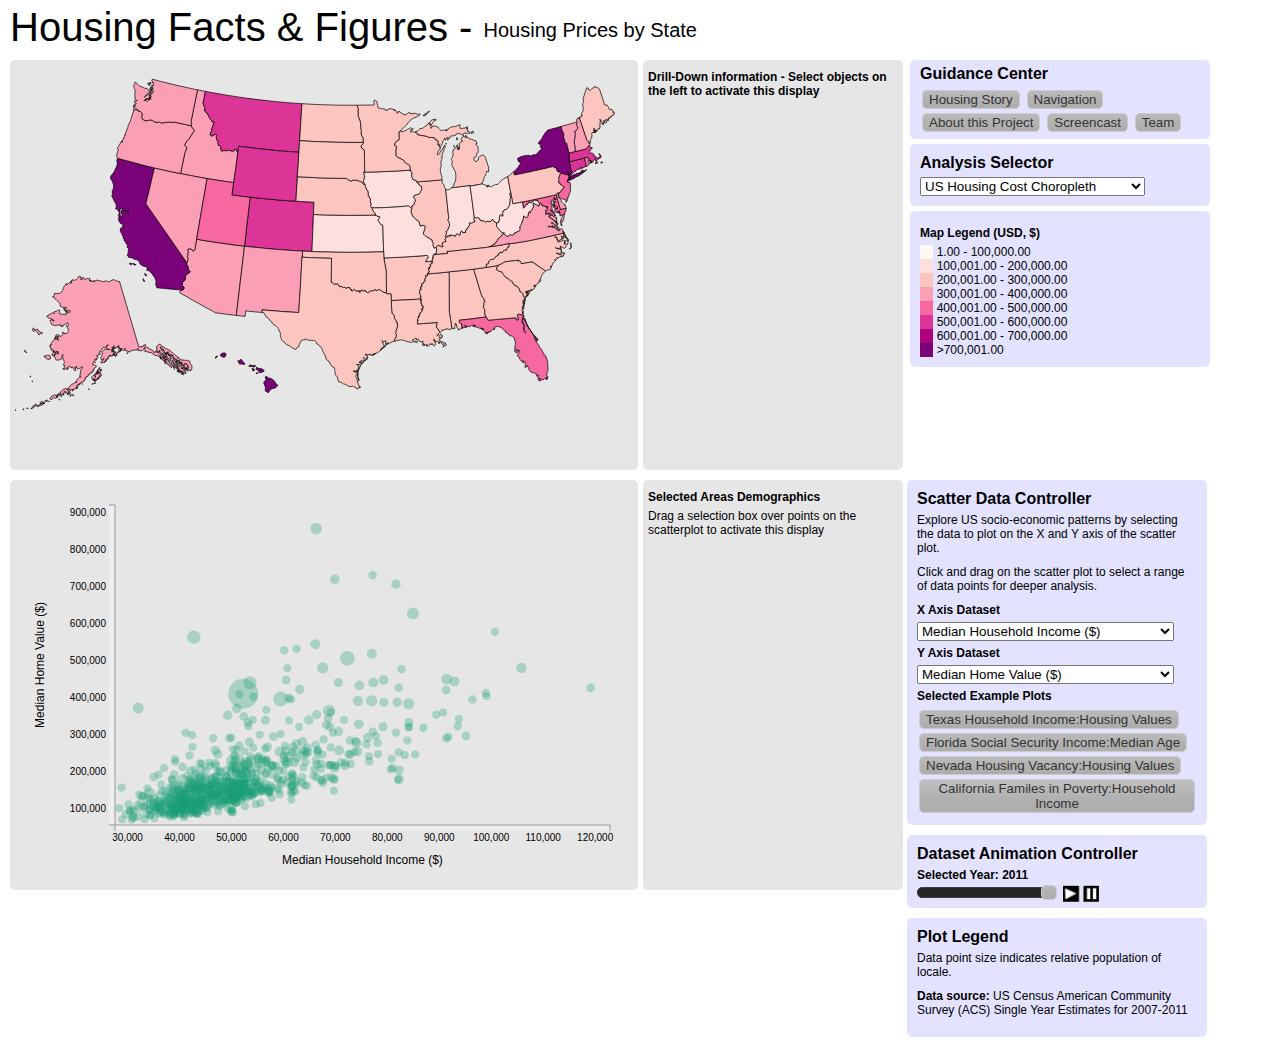
==== Project3/index.html @ 35b54105 "Deleting TODO, added scatter storytelling, modified scatter pie chart sizing and labels." ====
<!DOCTYPE html>
<html>
<head>
    <meta charset=utf-8 />
    <title>Project 3</title>
    <link rel="stylesheet" type="text/css" href="css/vader/jquery-ui-1.10.2.custom.css"/>
    <link rel="stylesheet" type="text/css" href="css/introjs.css"/>
    <link rel="stylesheet" type="text/css" href="css/styles.css"/>

    <script src="js/jquery-1.9.1.js"></script>
    <script src="js/jquery-ui-1.10.2.custom.js"></script>

    <script src="js/d3.v3.min.js"></script>
    <script src="js/colorbrewer.js"></script>
    <script src="js/queue.v1.min.js"></script>
    <script src="js/topojson.v0.min.js"></script>
    <script src="js/intro.js"></script>

    <script src="js/defines.js"></script>

</head>
<body>
<div id="pageWrapper">
	<div id="headDiv">
		<header>
			<h1
                data-intro='Project Main Title'
                data-step='1'>
                Housing Facts & Figures -
                <span id="mainMapTitle"
                      data-intro='Project Sub Title'
                      data-step='2'>Housing Prices by State
                </span>
            </h1>
		</header>
    </div>
    <div id="mainMap" class="roundedFrame"
         data-intro=''
         data-step='10'>
     </div>
    <div id="miniMapWrapper" class="roundedFrame"
            data-intro=''
            data-step='11'>
        <h4><span id="miniMapTitle">Drill-Down information - Select objects on the left to activate this display</span></h4>
        <div id="miniMap">
            <div class="miniMapDiv">
                <span id="miniMap1Title" class="miniMapTitle"></span><br>
                <span id="miniMap1"></span>
            </div>
            <div class="miniMapDiv">
                <span id="miniMap2Title" class="miniMapTitle"></span><br>
                <span id="miniMap2"></span>
            </div>
            <div class="miniMapDiv">
                <span id="miniMap3Title" class="miniMapTitle"></span><br>
                <span id="miniMap3"></span>
            </div>
            <div class="miniMapDiv">
                <span id="miniMap4Title" class="miniMapTitle"></span><br>
                <span id="miniMap4"></span>
            </div>
            <div class="miniMapDiv">
                <span id="animationTitle" class="animationTitle"></span><br>
                <span id="animationDetails"></span>
            </div>
        </div>
    </div>

    <div id="controlsWrapper">
        <div id="toolbar" class="roundedFrame">
            <h3>Guidance Center</h3>
            <button type="button"
                    class="ui-state-default ui-corner-all guide-btn"
                    id = "housingStoryBtn"
                    onclick="javascript:startHousingStory();"
                    data-intro='Animation Story for this view'
                    data-step='7'>Housing Story</button>
            <button type="button"
                    class="ui-state-default ui-corner-all guide-btn"
                    id = "navigationBtn"
                    onclick="javascript:showNavigation();"
                    data-intro='What you clicked to view the navigation details for this project :-)'
                    data-step='6'>Navigation</button>
            <button type="button"
                    class="ui-state-default ui-corner-all guide-btn"
                    onclick="javascript:showProjectDescription();"
                    data-intro='Project Description that outlines all the main maps and interactivity'
                    data-step='4'>About this Project</button>
            <button type="button"
                    class="ui-state-default ui-corner-all guide-btn"
                    onclick="javascript:showProjectScreencast();"
                    data-intro='Project Screencast'
                    data-step='5'>Screencast</button>
            <button type="button"
                    class="ui-state-default ui-corner-all guide-btn"
                    onclick="javascript:showAbout();"
                    data-intro='Details of the team that brought you this UBER COOL Project'
                    data-step='3'>Team</button>

        </div>
    	<div id="mapSelector" class="roundedFrame">
        <h3 data-intro='The Analysis selector that is a dropdown for all visualizations in this project.' data-step='8'>Analysis Selector</h3>
        <select id="mapSelection">
            <option value ="choropleth" selected>US Housing Cost Choropleth</option>
            <option value ="showreel">Housing Prices Trends Show Reel</option>
        </select>
        </div>
        <div id="mapControls" class="roundedFrame">
            <h3>Map Variables Selector</h3>
            <div id="mapVariablesSelector">
            </div>
        </div>
		<div id="mainMapDetails" class="roundedFrame"></div>
		<div id="mainMapLegend"
             class="roundedFrame"
             data-intro='The map legend for the US Housing Cost Choropleth visualization.'
             data-step='9'></div>
    </div>
    <div id="animationPausedMsg">ANIMATION PAUSED...</div>
    <div id="scatterplotMapDiv">
        <div id="mainScatterplotMap"
             class="roundedFrame"
             data-intro=''
             data-step='12'
             data-position='top'></div>
        <div id="miniScatterplotMapWrapper" class="roundedFrame">
            <h4>Selected Areas Demographics</h4>
            <p id="miniScatterplotMapTitle">Drag a selection box over points on the scatterplot to activate this display</p>
            <div id="miniScatterplotMap">
                <div class="miniMapDiv">
                    <span id="miniScatterplotMap1Title" class="miniMapTitle"></span><br>
                    <span id="miniScatterplotMap1"></span></div>
                <div class="miniMapDiv">
                    <span id="miniScatterplotMap2Title" class="miniMapTitle"></span><br>
                    <span id="miniScatterplotMap2"></span></div>
                <div class="miniMapDiv">
                    <span id="miniScatterplotMap3Title" class="miniMapTitle"></span><br>
                    <span id="miniScatterplotMap3"></span></div>
                <div class="miniMapDiv">
                    <span id="miniScatterplotMap4Title" class="miniMapTitle"></span><br>
                    <span id="miniScatterplotMap4"></span></div>
            </div>
        </div>
        <div id="controlsScatterplotWrapper">
            <div id="mapControlsForScatterplot" class="roundedFrame">
                <h3>Scatter Data Controller</h3>
                <div id="scatterMapControls" >
                    <p>Explore US socio-economic patterns by selecting the data to plot on the X and Y axis of the scatter plot.</p>
                <p>Click and drag on the scatter plot to select a range of data points for deeper analysis.</p>
                <h4>X Axis Dataset</h4>
                <span id="xAxisSelectSpan"></span>
                <h4>Y Axis Dataset</h4>
                <span id="yAxisSelectSpan"></span>
                    <br />
                <h4>Selected Example Plots</h4>
                    <button type="button"
                            class="ui-state-default ui-corner-all guide-btn"
                            id = "scatterExample01"
                            onclick="scatterExample('Texas', 'medianHouseInc', 'medianHomeVal');">
                            Texas Household Income:Housing Values</button>
                    <button type="button"
                            class="ui-state-default ui-corner-all guide-btn"
                            id = "scatterExample02"
                            onclick="scatterExample('Florida', 'houseSocSecPct', 'medianAge');">
                        Florida Social Security Income:Median Age</button>
                    <button type="button"
                            class="ui-state-default ui-corner-all guide-btn"
                            id = "scatterExample03"
                            onclick="scatterExample('Nevada', 'ownerVacPct', 'medianHomeVal');">
                        Nevada Housing Vacancy:Housing Values</button>
                    <button type="button"
                            class="ui-state-default ui-corner-all guide-btn"
                            id = "scatterExample04"
                            onclick="scatterExample('California', 'povFamAllPct', 'medianHouseInc');">
                        California Familes in Poverty:Household Income</button>
                </div>
            </div>

        <div id="animationControlsForScatterplot" class="roundedFrame">
            <h3>Dataset Animation Controller</h3>
            <h4 id="sliderValue">Selected Year: <span id="year">2011</span></h4>
            <div id="slider" class="sliderDiv"></div>
            <div id="scatterAnimation">
                <img class="controlBtn" src="images/play.png" onclick="javascript:startScatterAnimation();"/>
                <img class="controlBtn" src="images/pause.png" onclick="javascript:stopScatterAnimation();"/>
            </div>
        </div>

        <div id="mainScatterplotMapLegend" class="roundedFrame"></div>

        </div>
    </div>
</div>
<div id="mainMapHTML" class="docHTML"></div>
<div id="miniMapHTML" class="docHTML"></div>
<div id="mainScatterplotMapHTML" class="docHTML"></div>
<div id="miniScatterplotMapHTML" class="docHTML"></div>
<div id="dialog-about" title="About">
    <p>This UBER COOL project was brought to you by:</p>
    <p>
        <em>Bharathi Balasubramanyam</em> & <em>Brian Sullivan</em>
    </p>
</div>
<div id="dialog-description" title="Project Description">
    <p>
    <div class="projectDescMapTitle">The US Housing Cost Choropleth</div><br>
    This visualization shows the general trends in housing prices
    (average listing price in USD ($)) across the US.<br>
    Interactivity in this map includes the following:<br><br>
    ⇒	Mousing over any state displays a tooltip.<br>
    ⇒	Clicking any state highlights the clicked state.<br>
    ⇒	Double-clicking any state zooms in to show the county level details.<br>
    ⇒	Double-clicking again zooms out to show the states map again.<br>
    ⇒	Clicking any county highlights the clicked county.<br>
    ⇒	Clicking any county outside the state, selects the new state.<br>
    ⇒	Mousing over any county also displays a tooltip.<br>
    ⇒	Mini maps are displayed based on clicked state or county.<br><br><br>

    <div class="projectDescMapTitle">The Socio-Economics Factors Scatterplot</div><br>
    This visualization encourages the exploration of US socio-economic patterns by providing the ability to choose the data to plotted on the X and Y axis of the scatter plot.<br>
    Interactivity in this map includes the following:<br><br>
    ⇒	X and Y axes can each be assigned 20 datasets via the dropdown.<br>
    ⇒	Dragging a rectangular selection box brushes data points.<br>
    ⇒	Mini charts are displayed based on the brushed data points.<br>
    ⇒	Brushed selections are draggable to new locations.<br>
    ⇒	Brushed selections stay selected when new data are plotted.<br><br><br>

    <div class="projectDescMapTitle">The Housing Prices Trends Show Reel</div><br>
    This visualization shows an animated trend in housing prices across the 4 regions (Northeast, South, West, Midwest).
    The first selection shows the trend for Single Family Homes and the second for Condos and the last shows the difference between Single Family Homes and Condos.<br>
    Interactivity in this map includes the following:<br><br>
    ⇒	Clicking the "Pause" button pauses the animation<br>
    ⇒	In the paused state, one can mouseover the charts to view toolitips.<br>
    ⇒	Also allows the perusal of the story details at owe's own pace.<br>
    ⇒	Subsequently clicking the "Resume" button allows the animation to continue.<br><br>
    </p>
</div>
<div  id="dialog-screencast" title="Project Screencast">
    <iframe autoplay="false" width="420" height="315" id="screencastVideo"></iframe>
</div>
<div id="housing-story-intro" title="The Housing Story">
    <p>
        After analyzing all data present in the The US Housing Cost Choropleth and The Socio-Economics Factors Scatterplot,
        we decided that the state with the most interesting data was <b>New York</b>.<br><br>Let's begin...
    </p>
</div>
<div id="loading-mask" title="Loading Visualizations">
    <p>
        Please wait while data load...
    </p>
</div>
</body>
</html>
---- Project3/css/introjs.css ----
.introjs-overlay {
  position: absolute;
  z-index: 999999;
  background-color: #000;
  opacity: 0;
  -webkit-transition: all 0.3s ease-out;
     -moz-transition: all 0.3s ease-out;
      -ms-transition: all 0.3s ease-out;
       -o-transition: all 0.3s ease-out;
          transition: all 0.3s ease-out;
}

.introjs-showElement {
  z-index: 9999999;
}

.introjs-relativePosition {
  position: relative;
}

.introjs-helperLayer {
  position: absolute;
  z-index: 9999998;
  background-color: rgba(255,255,255,.9);
  border: 1px solid rgba(0,0,0,.5);
  border-radius: 4px;
  box-shadow: 0 2px 15px rgba(0,0,0,.4);
  -webkit-transition: all 0.3s ease-out;
     -moz-transition: all 0.3s ease-out;
      -ms-transition: all 0.3s ease-out;
       -o-transition: all 0.3s ease-out;
          transition: all 0.3s ease-out;
}

.introjs-helperNumberLayer {
  position: absolute;
  top: -16px;
  left: -16px;
  z-index: 9999999999 !important;
  padding: 2px;
  font-family: Arial, verdana, tahoma;
  font-size: 13px;
  font-weight: bold;
  color: white;
  text-align: center;
  text-shadow: 1px 1px 1px rgba(0,0,0,.3);
  background: #ff3019; /* Old browsers */
  background: -webkit-linear-gradient(top, #ff3019 0%, #cf0404 100%); /* Chrome10+,Safari5.1+ */
  background: -webkit-gradient(linear, left top, left bottom, color-stop(0%, #ff3019), color-stop(100%, #cf0404)); /* Chrome,Safari4+ */
  background:    -moz-linear-gradient(top, #ff3019 0%, #cf0404 100%); /* FF3.6+ */
  background:     -ms-linear-gradient(top, #ff3019 0%, #cf0404 100%); /* IE10+ */
  background:      -o-linear-gradient(top, #ff3019 0%, #cf0404 100%); /* Opera 11.10+ */
  background:         linear-gradient(to bottom, #ff3019 0%, #cf0404 100%);  /* W3C */
  width: 20px;
  height:20px;
  line-height: 20px;
  border: 3px solid white;
  border-radius: 50%;
  filter: progid:DXImageTransform.Microsoft.gradient(startColorstr='#ff3019', endColorstr='#cf0404', GradientType=0); /* IE6-9 */ 
  filter: progid:DXImageTransform.Microsoft.Shadow(direction=135, strength=2, color=ff0000); /* IE10 text shadows */
  box-shadow: 0 2px 5px rgba(0,0,0,.4);
}

.introjs-arrow {
  border: 5px solid white;
  content:'';
  position: absolute;
}
.introjs-arrow.top {
  top: -10px;
  border-top-color:transparent;
  border-right-color:transparent;
  border-bottom-color:white;
  border-left-color:transparent;
}
.introjs-arrow.right {
  right: -10px;
  top: 10px;
  border-top-color:transparent;
  border-right-color:transparent;
  border-bottom-color:transparent;
  border-left-color:white;
}
.introjs-arrow.bottom {
  bottom: -10px;
  border-top-color:white;
  border-right-color:transparent;
  border-bottom-color:transparent;
  border-left-color:transparent;
}
.introjs-arrow.left {
  left: -10px;
  top: 10px;
  border-top-color:transparent;
  border-right-color:white;
  border-bottom-color:transparent;
  border-left-color:transparent;
}

.introjs-tooltip {
  position: absolute;
  padding: 10px;
  background-color: white;
  min-width: 200px;
  border-radius: 3px;
  box-shadow: 0 1px 10px rgba(0,0,0,.4);
  -webkit-transition: opacity 0.1s ease-out;
     -moz-transition: opacity 0.1s ease-out;
      -ms-transition: opacity 0.1s ease-out;
       -o-transition: opacity 0.1s ease-out;
          transition: opacity 0.1s ease-out;
}

.introjs-tooltipbuttons {
  text-align: right;
}

/* 
 Buttons style by http://nicolasgallagher.com/lab/css3-github-buttons/ 
 Changed by Afshin Mehrabani
*/
.introjs-button {
  position: relative;
  overflow: visible;
  display: inline-block;
  padding: 0.3em 0.8em;
  border: 1px solid #d4d4d4;
  margin: 0;
  text-decoration: none;
  text-shadow: 1px 1px 0 #fff;
  font: 11px/normal sans-serif;
  color: #333;
  white-space: nowrap;
  cursor: pointer;
  outline: none;
  background-color: #ececec;
  background-image: -webkit-gradient(linear, 0 0, 0 100%, from(#f4f4f4), to(#ececec));
  background-image: -moz-linear-gradient(#f4f4f4, #ececec);
  background-image: -o-linear-gradient(#f4f4f4, #ececec);
  background-image: linear-gradient(#f4f4f4, #ececec);
  -webkit-background-clip: padding;
  -moz-background-clip: padding;
  -o-background-clip: padding-box;
  /*background-clip: padding-box;*/ /* commented out due to Opera 11.10 bug */
  -webkit-border-radius: 0.2em;
  -moz-border-radius: 0.2em;
  border-radius: 0.2em;
  /* IE hacks */
  zoom: 1;
  *display: inline;
  margin-top: 10px;
}

.introjs-button:hover {
  border-color: #bcbcbc;
  text-decoration: none; 
  box-shadow: 0px 1px 1px #e3e3e3;
}

.introjs-button:focus,
.introjs-button:active {
  background-image: -webkit-gradient(linear, 0 0, 0 100%, from(#ececec), to(#f4f4f4));
  background-image: -moz-linear-gradient(#ececec, #f4f4f4);
  background-image: -o-linear-gradient(#ececec, #f4f4f4);
  background-image: linear-gradient(#ececec, #f4f4f4);
}

/* overrides extra padding on button elements in Firefox */
.introjs-button::-moz-focus-inner {
  padding: 0;
  border: 0;
}

.introjs-skipbutton {
  margin-right: 5px;
  color: #7a7a7a;
}

.introjs-prevbutton {
  -webkit-border-radius: 0.2em 0 0 0.2em;
  -moz-border-radius: 0.2em 0 0 0.2em;
  border-radius: 0.2em 0 0 0.2em;
  border-right: none;
}

.introjs-nextbutton {
  -webkit-border-radius: 0 0.2em 0.2em 0;
  -moz-border-radius: 0 0.2em 0.2em 0;
  border-radius: 0 0.2em 0.2em 0;
}
---- Project3/css/styles.css ----
@charset "utf-8";

html, body, div, span, h1, h2, h3, h4, h5, h6, p, blockquote, pre, a, ol, ul, li, form, table, caption, tr, th, td {
	margin: 0;
	padding: 0;
	border: 0;
	font-size: 100%;
	font: inherit;
	vertical-align: baseline; 
	}

body {
    font-family: Verdana, Arial, Helvetica, sans-serif;
}

h1 {
    font-family: "Helvetica Neue", Helvetica, Arial, sans-serif;
    font-size: 40px;
    font-weight: 200;
    text-align: left;
    margin-bottom: 5px;
}

h2 {
    font-family: "Helvetica Neue", Helvetica, Arial, sans-serif;
    font-size: 24px;
    font-weight: 200;
    text-align: left;
    margin-bottom: 5px;
}

h3 {
    font-family: "Helvetica Neue", Helvetica, Arial, sans-serif;
    font-size: 16px;
    text-align: left;
    font-weight: bold;
    margin-bottom: 5px;
}

h4 {
    font-size: 12px;
    text-align: left;
    font-weight: bold;
    margin-bottom: 5px;
    margin-top: 5px;
}

p {
    font-size: 12px;
    text-align: left;
    margin-bottom: 10px;
}

#mainMapTitle {
	font-family: "Helvetica Neue", Helvetica, Arial, sans-serif;
	font-size: 20px;
	font-weight: 200;
    text-align: left;
    vertical-align: middle;
}

#pageWrapper {
    position: relative;
	margin-left: auto;
	margin-right: auto;
	margin-top: 0px;
	margin-bottom: 0px;
}

#headDiv {
    position: absolute;
	top: 5px;
	left: 10px;
}

#mainMap {
    position: absolute;
	top: 60px;
	left: 10px;
	width: 618px;
	height: 400px;
    background-color: rgba(128, 128, 128 ,0.2);
}

#mainScatterplotMap {
    position: absolute;
	top: 480px;
	left: 10px;
	width: 618px;
	height: 400px;
    background-color: rgba(128, 128, 128 ,0.2);
}

#miniMapWrapper {
    position: absolute;
    top: 60px;
    left: 643px;
    width: 250px;
    height: 400px;
    background-color: rgba(128, 128, 128 ,0.2);
    overflow-x: hidden;
    overflow-y: auto;
}

#miniScatterplotMapWrapper {
    position: absolute;
    top: 480px;
    left: 643px;
    width: 250px;
    height: 400px;
    background-color: rgba(128, 128, 128 ,0.2);
    overflow: auto;
}

#miniMap {
    position: relative;
    width: 100%;
}

#miniScatterplotMap {
    position: relative;
    width: 100%;
    overflow: auto;
}

.miniMapDiv {
    position: relative;
}

#controlsWrapper {
    position: absolute;
    top: 60px;
    left: 910px;
    width: 280px;
}

#controlsScatterplotWrapper {
    position: absolute;
    top: 480px;
    left: 907px;
    width: 280px;
}

#mapSelector {
    position: relative;
    width: 100%;
    padding: 10px;
    display: block;
    margin-bottom: 5px;
}

#mapControls, #mapControlsForScatterplot, #animationControlsForScatterplot  {
    position: relative;
    width: 100%;
    padding: 10px;
    margin-bottom: 10px;
    display: none;
}

#scatterMapControls {
    position: relative;
    width: 100%;
    display: none;
}

#mapVariablesSelector, #mapVariablesSelectorForScatterplot {
    position: relative;
    width: 100%;
    display: none;
}

#mainMapDetails {
    position: relative;
    width: 100%;
    padding: 10px;
    margin-bottom: 5px;
    font-size: 100%;
    display: none;
}
	
#container {
    display: block;
    float: left;
    position: relative;
    right: 50%;
}

#mainMapColumn {
    float: right;
    width: 170px;
}

#mainMapLegend {
    position: relative;
    width: 100%;
    padding: 10px;
    display: block;
    margin-bottom: 5px;
    font-size:75%;
}

#mainScatterplotMapLegend {
    position: relative;
    width: 100%;
    padding: 10px;
    display: block;
    margin-bottom: 10px;
    font-size:75%;
}

#mainMapSVG {
    font-size: 10px;
}

#toolbar {
    position: relative;
    width: 100%;
    padding: 5px 10px 5px 10px;
    display: block;
    margin-bottom: 5px;
}

#animationPausedMsg {
    position: absolute;
	top: 480px;
	left: 10px;
    font-size: 300%;
}

.sliderDiv {
    width: 130px;
}

#scatterAnimation {
    position: absolute;
    top: 50px;
    left: 155px;
}

.guide-btn {
    margin: 2px;
}

.axisTitle {
    font-size: 12px;
}

.miniMapTitle {
    /*margin-left: 80px;*/
    position: relative;
    text-align: center;
    font-size:100%;
    font-weight: bold;
}

.animationTitle {
    font-size:120%;
    font-weight: bold;
}

.docHTML {
    position: absolute;
    top: 0px;
    left: 0px;
    display: none;
}

.popupDialogCls {
    font-size:80%;
    overflow:auto;
}

.projectDescMapTitle {
    text-align: center;
    font-weight: bold;
    font-variant: small-caps;
}

.roundedFrame {
    background-color: rgba(200,200,255,0.5);
    display: block;
    position: absolute;
    font-size: 10px;
    padding: 5px 5px;
    border-style: none;
	border-width: thin;
    -moz-border-radius-topleft: 5px;
    -moz-border-radius-topright:5px;
    -moz-border-radius-bottomleft:5px;
    -moz-border-radius-bottomright:5px;
    -webkit-border-top-left-radius:5px;
    -webkit-border-top-right-radius:5px;
    -webkit-border-bottom-left-radius:5px;
    -webkit-border-bottom-right-radius:5px;
    border-top-left-radius:5px;
    border-top-right-radius:5px;
    border-bottom-left-radius:5px;
    border-bottom-right-radius:5px;
}


.tooltip{
    background-color:#fafad2;
    position:absolute;
    font-family:Arial, Helvetica, sans-serif;
    font-size:12px;
    padding:5px 10px;
    border-style:none;
    -moz-border-radius-topleft: 5px;
    -moz-border-radius-topright:5px;
    -moz-border-radius-bottomleft:5px;
    -moz-border-radius-bottomright:5px;
    -webkit-border-top-left-radius:5px;
    -webkit-border-top-right-radius:5px;
    -webkit-border-bottom-left-radius:5px;
    -webkit-border-bottom-right-radius:5px;
    border-top-left-radius:5px;
    border-top-right-radius:5px;
    border-bottom-left-radius:5px;
    border-bottom-right-radius:5px;
    -moz-box-shadow: 2px 2px 4px rgba(96,96,96,0.6);
    -webkit-box-shadow: 2px 2px 4px  rgba(96,96,96,0.6);
    box-shadow: 2px 2px 4px  rgba(96,96,96,0.6);
}

.counties {
    fill: #9C9292;
}

.countiesNoData {
    fill: #000000;
}

.states_and_counties {
    fill: none;
    stroke: #FFFFFF;
    stroke-linejoin: round;
}

.states {
    fill: none;
    stroke: #000000;
    stroke-linejoin: round;
    stroke-width:1px;
}

.statesSelected {
    fill: orange;
}

.countySelected {
    fill: orange;
}

.slice text {
    font-size: 8pt;
}

.q0-counties { fill: #FFFFD9; }
.q1-counties { fill: #EDF8B1; }
.q2-counties { fill: #C7E9B4; }
.q3-counties { fill: #7FCDBB; }
.q4-counties { fill: #41B6C4; }
.q5-counties { fill: #1D91C0; }
.q6-counties { fill: #225EA8; }
.q7-counties { fill: #0C2C84; }

.q0-states { fill: #FFF7F3; }
.q1-states { fill: #FDE0DD; }
.q2-states { fill: #FCC5C0; }
.q3-states { fill: #FA9FB5; }
.q4-states { fill: #F768A1; }
.q5-states { fill: #DD3497; }
.q6-states { fill: #AE017E; }
.q7-states { fill: #7A0177; }

.counties0 { background-color: #FFFFD9; }
.counties1 { background-color: #EDF8B1; }
.counties2 { background-color: #C7E9B4; }
.counties3 { background-color: #7FCDBB; }
.counties4 { background-color: #41B6C4; }
.counties5 { background-color: #1D91C0; }
.counties6 { background-color: #225EA8; }
.counties7 { background-color: #0C2C84; }
.countiesNA { background-color: #000000; }

.states0 { background-color: #FFF7F3; }
.states1 { background-color: #FDE0DD; }
.states2 { background-color: #FCC5C0; }
.states3 { background-color: #FA9FB5; }
.states4 { background-color: #F768A1; }
.states5 { background-color: #DD3497; }
.states6 { background-color: #AE017E; }
.states7 { background-color: #7A0177; }

.animationHP0 { background-color: #CA0020; }
.animationHP1 { background-color: #F4A582; }
.animationHP2 { background-color: #92C5DE; }
.animationHP3 { background-color: #0571B0; }

.animationSFC0 { background-color: #CA0020; }
.animationSFC1 { background-color: #0571B0; }

.line {
  fill: none;
  stroke: #000;
  stroke-width: 2px;
}

circle {
    fill-opacity: .3;
    fill: #1B9E77;
}

circle.brushed {
    fill-opacity: .8;
    fill: #D95F02;
}


.extent {
    fill: #000;
    fill-opacity: .075;
    stroke: #fff;
}

.domain {
    stroke: #999;
    stroke-weight: 1;
    fill: #eee;
}
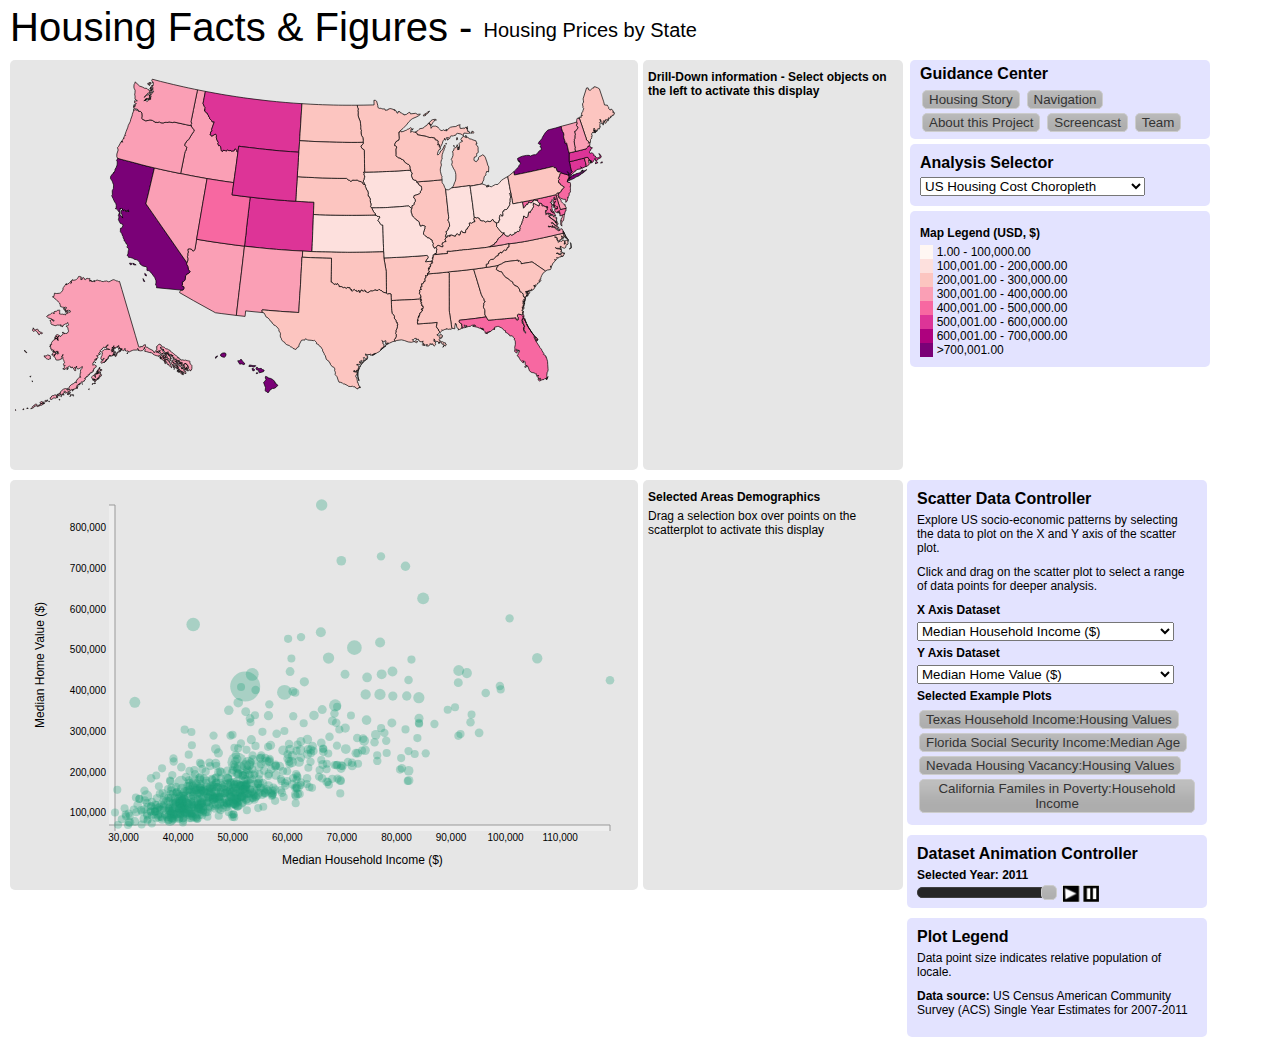
==== commit a25003ef: "Changed navigation numbering and integrated choropleth with scatterplot." ====
--- a/Project3/index.html
+++ b/Project3/index.html
@@ -74,28 +74,28 @@
                     id = "housingStoryBtn"
                     onclick="javascript:startHousingStory();"
                     data-intro='Animation Story for this view'
-                    data-step='7'>Housing Story</button>
+                    data-step='3'>Housing Story</button>
             <button type="button"
                     class="ui-state-default ui-corner-all guide-btn"
                     id = "navigationBtn"
                     onclick="javascript:showNavigation();"
                     data-intro='What you clicked to view the navigation details for this project :-)'
-                    data-step='6'>Navigation</button>
+                    data-step='4'>Navigation</button>
             <button type="button"
                     class="ui-state-default ui-corner-all guide-btn"
                     onclick="javascript:showProjectDescription();"
                     data-intro='Project Description that outlines all the main maps and interactivity'
-                    data-step='4'>About this Project</button>
+                    data-step='5'>About this Project</button>
             <button type="button"
                     class="ui-state-default ui-corner-all guide-btn"
                     onclick="javascript:showProjectScreencast();"
                     data-intro='Project Screencast'
-                    data-step='5'>Screencast</button>
+                    data-step='6'>Screencast</button>
             <button type="button"
                     class="ui-state-default ui-corner-all guide-btn"
                     onclick="javascript:showAbout();"
                     data-intro='Details of the team that brought you this UBER COOL Project'
-                    data-step='3'>Team</button>
+                    data-step='7'>Team</button>
 
         </div>
     	<div id="mapSelector" class="roundedFrame">
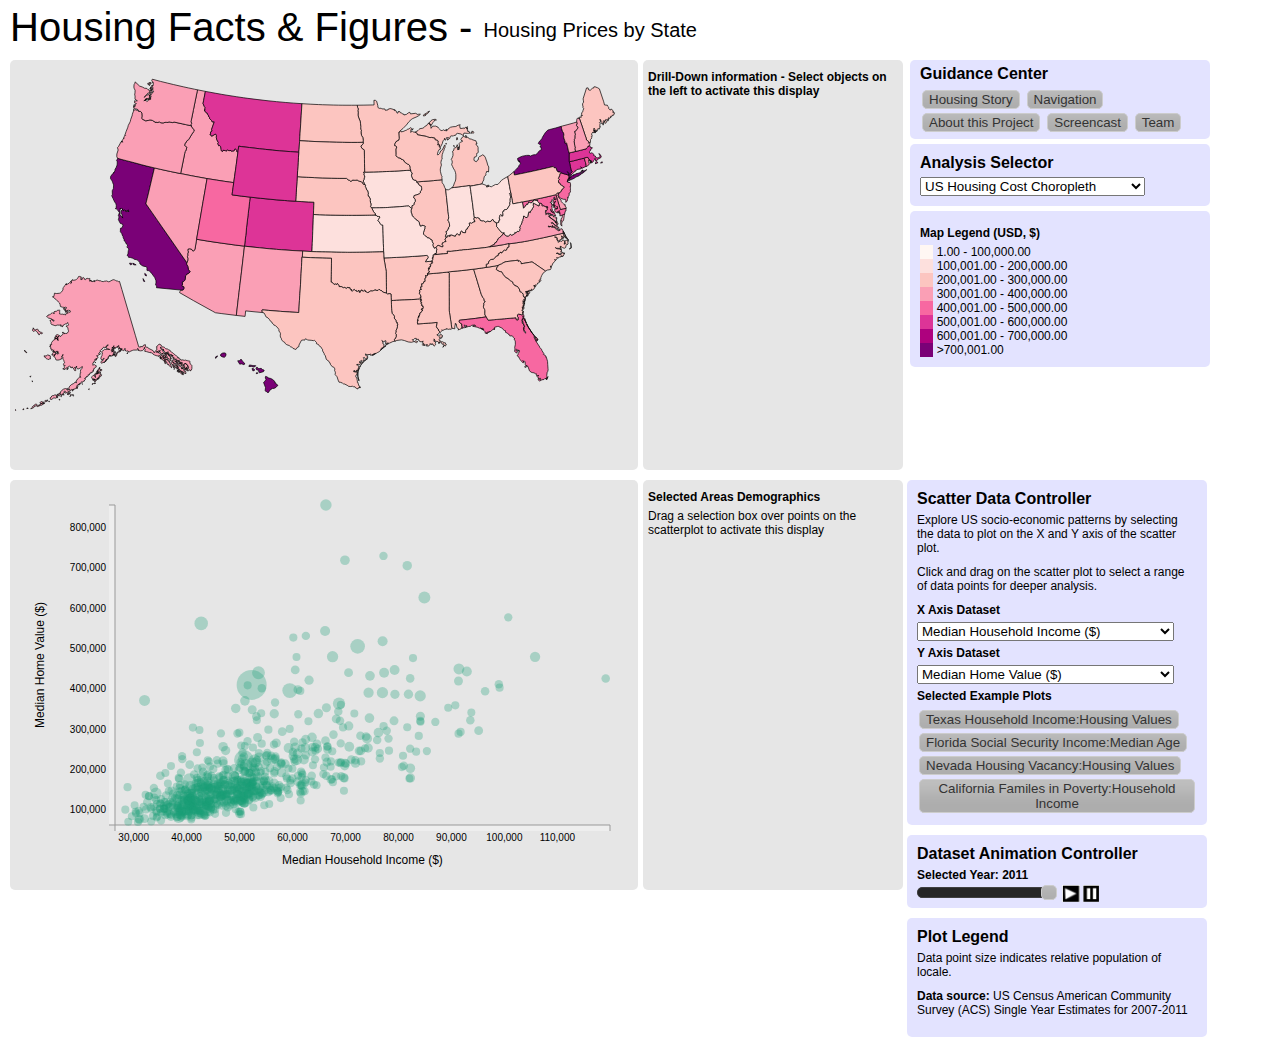
==== commit f86d25c2: "References added" ====
--- a/Project3/index.html
+++ b/Project3/index.html
@@ -36,31 +36,31 @@
     </div>
     <div id="mainMap" class="roundedFrame"
          data-intro=''
-         data-step='10'>
+         data-step='7'>
      </div>
     <div id="miniMapWrapper" class="roundedFrame"
             data-intro=''
-            data-step='11'>
+            data-step='8'>
         <h4><span id="miniMapTitle">Drill-Down information - Select objects on the left to activate this display</span></h4>
         <div id="miniMap">
             <div class="miniMapDiv">
-                <span id="miniMap1Title" class="miniMapTitle"></span><br>
+                <span id="miniMap1Title" class="miniMapTitle"></span><br />
                 <span id="miniMap1"></span>
             </div>
             <div class="miniMapDiv">
-                <span id="miniMap2Title" class="miniMapTitle"></span><br>
+                <span id="miniMap2Title" class="miniMapTitle"></span><br />
                 <span id="miniMap2"></span>
             </div>
             <div class="miniMapDiv">
-                <span id="miniMap3Title" class="miniMapTitle"></span><br>
+                <span id="miniMap3Title" class="miniMapTitle"></span><br />
                 <span id="miniMap3"></span>
             </div>
             <div class="miniMapDiv">
-                <span id="miniMap4Title" class="miniMapTitle"></span><br>
+                <span id="miniMap4Title" class="miniMapTitle"></span><br />
                 <span id="miniMap4"></span>
             </div>
             <div class="miniMapDiv">
-                <span id="animationTitle" class="animationTitle"></span><br>
+                <span id="animationTitle" class="animationTitle"></span><br />
                 <span id="animationDetails"></span>
             </div>
         </div>
@@ -73,7 +73,7 @@
                     class="ui-state-default ui-corner-all guide-btn"
                     id = "housingStoryBtn"
                     onclick="javascript:startHousingStory();"
-                    data-intro='Animation Story for this view'
+                    data-intro='A walk through New York housing data.'
                     data-step='3'>Housing Story</button>
             <button type="button"
                     class="ui-state-default ui-corner-all guide-btn"
@@ -84,22 +84,23 @@
             <button type="button"
                     class="ui-state-default ui-corner-all guide-btn"
                     onclick="javascript:showProjectDescription();"
-                    data-intro='Project Description that outlines all the main maps and interactivity'
-                    data-step='5'>About this Project</button>
+                    data-intro='Project Description that outlines the visualizations and interactivity options'
+                    data-step='13'>About this Project</button>
             <button type="button"
                     class="ui-state-default ui-corner-all guide-btn"
                     onclick="javascript:showProjectScreencast();"
                     data-intro='Project Screencast'
-                    data-step='6'>Screencast</button>
+                    data-step='14'>Screencast</button>
             <button type="button"
                     class="ui-state-default ui-corner-all guide-btn"
                     onclick="javascript:showAbout();"
                     data-intro='Details of the team that brought you this UBER COOL Project'
-                    data-step='7'>Team</button>
+                    data-step='15'>Team</button>
 
         </div>
     	<div id="mapSelector" class="roundedFrame">
-        <h3 data-intro='The Analysis selector that is a dropdown for all visualizations in this project.' data-step='8'>Analysis Selector</h3>
+        <h3 data-intro='The Analysis Selector is used to change the displayed visualizations in this project.'
+            data-step='5'>Analysis Selector</h3>
         <select id="mapSelection">
             <option value ="choropleth" selected>US Housing Cost Choropleth</option>
             <option value ="showreel">Housing Prices Trends Show Reel</option>
@@ -113,36 +114,43 @@
 		<div id="mainMapDetails" class="roundedFrame"></div>
 		<div id="mainMapLegend"
              class="roundedFrame"
-             data-intro='The map legend for the US Housing Cost Choropleth visualization.'
-             data-step='9'></div>
-    </div>
-    <div id="animationPausedMsg">ANIMATION PAUSED...</div>
+             data-intro='The map legend for the US Housing Cost choropleth visualization (average listing price).'
+             data-step='6'></div>
+    </div>
+
+    <div id="animationPausedMsg">Animation paused...</div>
+
     <div id="scatterplotMapDiv">
         <div id="mainScatterplotMap"
              class="roundedFrame"
              data-intro=''
-             data-step='12'
+             data-step='9'
              data-position='top'></div>
-        <div id="miniScatterplotMapWrapper" class="roundedFrame">
+        <div id="miniScatterplotMapWrapper" class="roundedFrame"
+             data-intro=''
+             data-step='10'
+             data-position='top'>
             <h4>Selected Areas Demographics</h4>
             <p id="miniScatterplotMapTitle">Drag a selection box over points on the scatterplot to activate this display</p>
             <div id="miniScatterplotMap">
                 <div class="miniMapDiv">
-                    <span id="miniScatterplotMap1Title" class="miniMapTitle"></span><br>
+                    <span id="miniScatterplotMap1Title" class="miniMapTitle"></span><br />
                     <span id="miniScatterplotMap1"></span></div>
                 <div class="miniMapDiv">
-                    <span id="miniScatterplotMap2Title" class="miniMapTitle"></span><br>
+                    <span id="miniScatterplotMap2Title" class="miniMapTitle"></span><br />
                     <span id="miniScatterplotMap2"></span></div>
                 <div class="miniMapDiv">
-                    <span id="miniScatterplotMap3Title" class="miniMapTitle"></span><br>
+                    <span id="miniScatterplotMap3Title" class="miniMapTitle"></span><br />
                     <span id="miniScatterplotMap3"></span></div>
                 <div class="miniMapDiv">
-                    <span id="miniScatterplotMap4Title" class="miniMapTitle"></span><br>
+                    <span id="miniScatterplotMap4Title" class="miniMapTitle"></span><br />
                     <span id="miniScatterplotMap4"></span></div>
             </div>
         </div>
         <div id="controlsScatterplotWrapper">
-            <div id="mapControlsForScatterplot" class="roundedFrame">
+            <div id="mapControlsForScatterplot" class="roundedFrame"
+                 data-intro='This area has controls for changing the data plotted on each axis. Preset data of interest can also be selected with the lower buttons.'
+                 data-step='11'>
                 <h3>Scatter Data Controller</h3>
                 <div id="scatterMapControls" >
                     <p>Explore US socio-economic patterns by selecting the data to plot on the X and Y axis of the scatter plot.</p>
@@ -176,7 +184,9 @@
                 </div>
             </div>
 
-        <div id="animationControlsForScatterplot" class="roundedFrame">
+        <div id="animationControlsForScatterplot" class="roundedFrame"
+             data-intro='Data that span 2007-2011 can be selected here by moving the slider. Animation of all data is started/stopped with the play and pause buttons.'
+             data-step='12'>
             <h3>Dataset Animation Controller</h3>
             <h4 id="sliderValue">Selected Year: <span id="year">2011</span></h4>
             <div id="slider" class="sliderDiv"></div>
@@ -203,36 +213,39 @@
 </div>
 <div id="dialog-description" title="Project Description">
     <p>
-    <div class="projectDescMapTitle">The US Housing Cost Choropleth</div><br>
+    <div class="projectDescMapTitle">The US Housing Cost Choropleth</div><br />
     This visualization shows the general trends in housing prices
-    (average listing price in USD ($)) across the US.<br>
-    Interactivity in this map includes the following:<br><br>
-    ⇒	Mousing over any state displays a tooltip.<br>
-    ⇒	Clicking any state highlights the clicked state.<br>
-    ⇒	Double-clicking any state zooms in to show the county level details.<br>
-    ⇒	Double-clicking again zooms out to show the states map again.<br>
-    ⇒	Clicking any county highlights the clicked county.<br>
-    ⇒	Clicking any county outside the state, selects the new state.<br>
-    ⇒	Mousing over any county also displays a tooltip.<br>
-    ⇒	Mini maps are displayed based on clicked state or county.<br><br><br>
-
-    <div class="projectDescMapTitle">The Socio-Economics Factors Scatterplot</div><br>
-    This visualization encourages the exploration of US socio-economic patterns by providing the ability to choose the data to plotted on the X and Y axis of the scatter plot.<br>
-    Interactivity in this map includes the following:<br><br>
-    ⇒	X and Y axes can each be assigned 20 datasets via the dropdown.<br>
-    ⇒	Dragging a rectangular selection box brushes data points.<br>
-    ⇒	Mini charts are displayed based on the brushed data points.<br>
-    ⇒	Brushed selections are draggable to new locations.<br>
-    ⇒	Brushed selections stay selected when new data are plotted.<br><br><br>
-
-    <div class="projectDescMapTitle">The Housing Prices Trends Show Reel</div><br>
+    (average listing price in USD ($)) across the US.<br />
+    Interactivity in this map includes the following:<br /><br />
+    ⇒	Mousing over any state displays a tooltip.<br />
+    ⇒	Clicking any state highlights the clicked state.<br />
+    ⇒	Double-clicking any state zooms in to show the county level details.<br />
+    ⇒	Double-clicking again zooms out to show the states map again.<br />
+    ⇒	Clicking any county highlights the clicked county.<br />
+    ⇒	Clicking any county outside the state, selects the new state.<br />
+    ⇒	Clicking any state selects the counties in the Scatterplot Map
+    ⇒	Mousing over any county also displays a tooltip.<br />
+    ⇒	Mini maps are displayed based on clicked state or county.<br /><br /><br />
+
+    <div class="projectDescMapTitle">The Socio-Economics Factors Scatterplot</div><br />
+    This visualization encourages the exploration of US socio-economic patterns by providing
+    the ability to choose the data to plotted on the X and Y axis of the scatter plot.<br />
+    Interactivity in this map includes the following:<br /><br />
+    ⇒	X and Y axes can each be assigned 20 datasets via the dropdown.<br />
+    ⇒	Dragging a rectangular selection box brushes data points.<br />
+    ⇒	Mini charts are displayed based on the brushed data points.<br />
+    ⇒	Brushed selections are draggable to new locations.<br />
+    ⇒	Brushed selections stay selected when new data are plotted.<br /><br /><br />
+
+    <div class="projectDescMapTitle">The Housing Prices Trends Show Reel</div><br />
     This visualization shows an animated trend in housing prices across the 4 regions (Northeast, South, West, Midwest).
-    The first selection shows the trend for Single Family Homes and the second for Condos and the last shows the difference between Single Family Homes and Condos.<br>
-    Interactivity in this map includes the following:<br><br>
-    ⇒	Clicking the "Pause" button pauses the animation<br>
-    ⇒	In the paused state, one can mouseover the charts to view toolitips.<br>
-    ⇒	Also allows the perusal of the story details at owe's own pace.<br>
-    ⇒	Subsequently clicking the "Resume" button allows the animation to continue.<br><br>
+    The first selection shows the trend for Single Family Homes and the second for Condos and the last shows
+    the difference between Single Family Homes and Condos.<br />
+    Interactivity in this map includes the following:<br /><br />
+    ⇒	Clicking the "Pause" button pauses the animation<br />
+    ⇒	In the paused state, one can mouseover the charts to view toolitips.<br />
+    ⇒	Also allows the perusal of the story details at owe's own pace.<br />
+    ⇒	Subsequently clicking the "Resume" button allows the animation to continue.<br /><br />
     </p>
 </div>
 <div  id="dialog-screencast" title="Project Screencast">
@@ -241,7 +254,7 @@
 <div id="housing-story-intro" title="The Housing Story">
     <p>
         After analyzing all data present in the The US Housing Cost Choropleth and The Socio-Economics Factors Scatterplot,
-        we decided that the state with the most interesting data was <b>New York</b>.<br><br>Let's begin...
+        we decided that the state with the most interesting data was <strong>New York</strong>.<br /><br />Let's begin...
     </p>
 </div>
 <div id="loading-mask" title="Loading Visualizations">
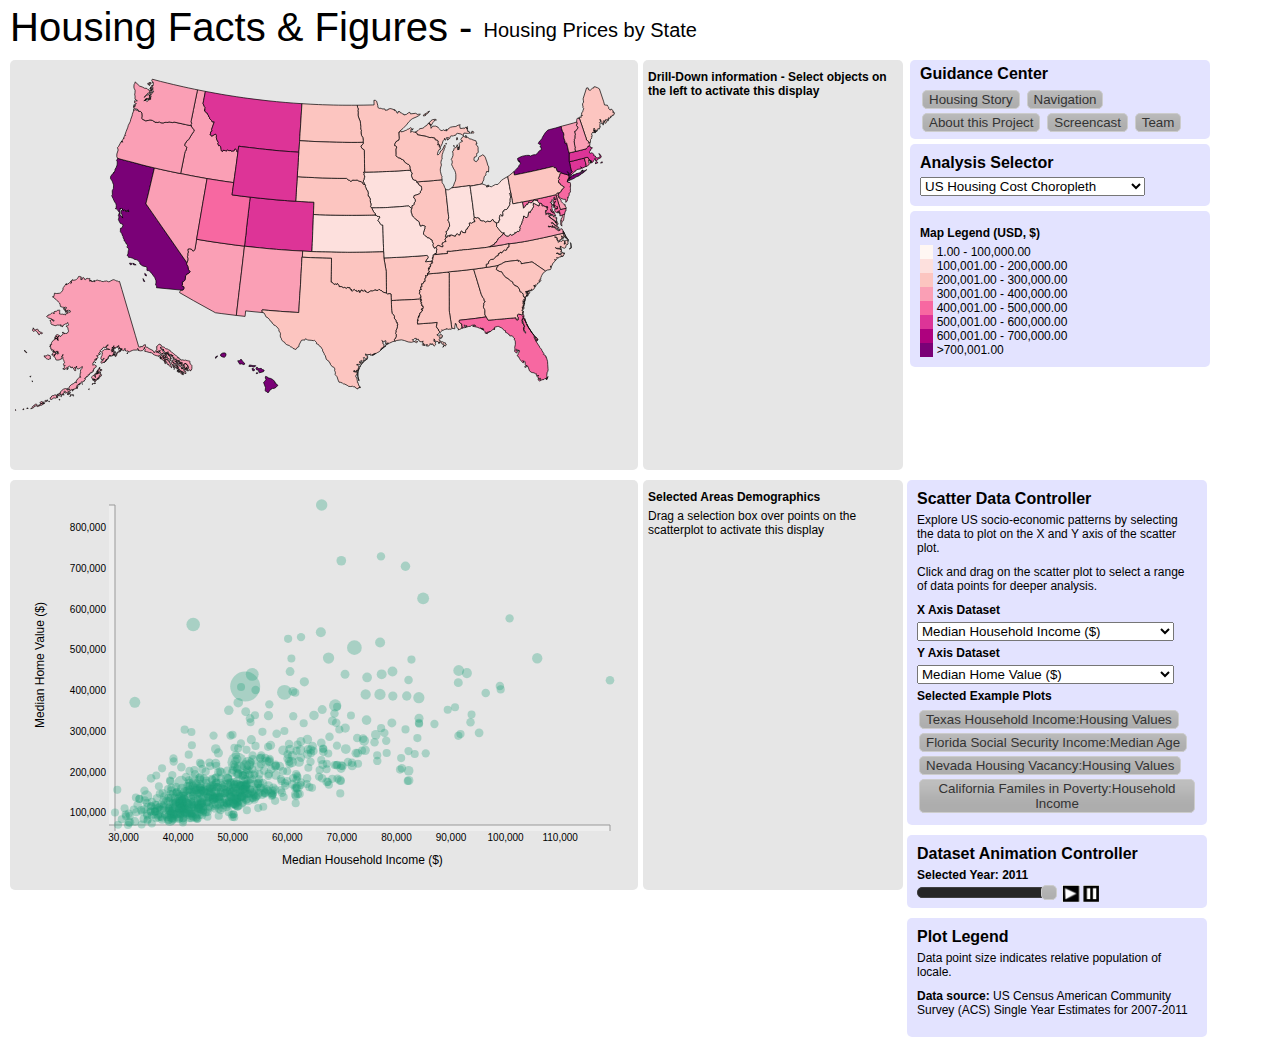
==== commit fa99799b: "Minot tweaks" ====
--- a/Project3/index.html
+++ b/Project3/index.html
@@ -223,7 +223,7 @@
     ⇒	Double-clicking again zooms out to show the states map again.<br />
     ⇒	Clicking any county highlights the clicked county.<br />
     ⇒	Clicking any county outside the state, selects the new state.<br />
-    ⇒	Clicking any state selects the counties in the Scatterplot Map
+    ⇒	Clicking any state selects the counties in the Scatterplot Map<br />
     ⇒	Mousing over any county also displays a tooltip.<br />
     ⇒	Mini maps are displayed based on clicked state or county.<br /><br /><br />
 
